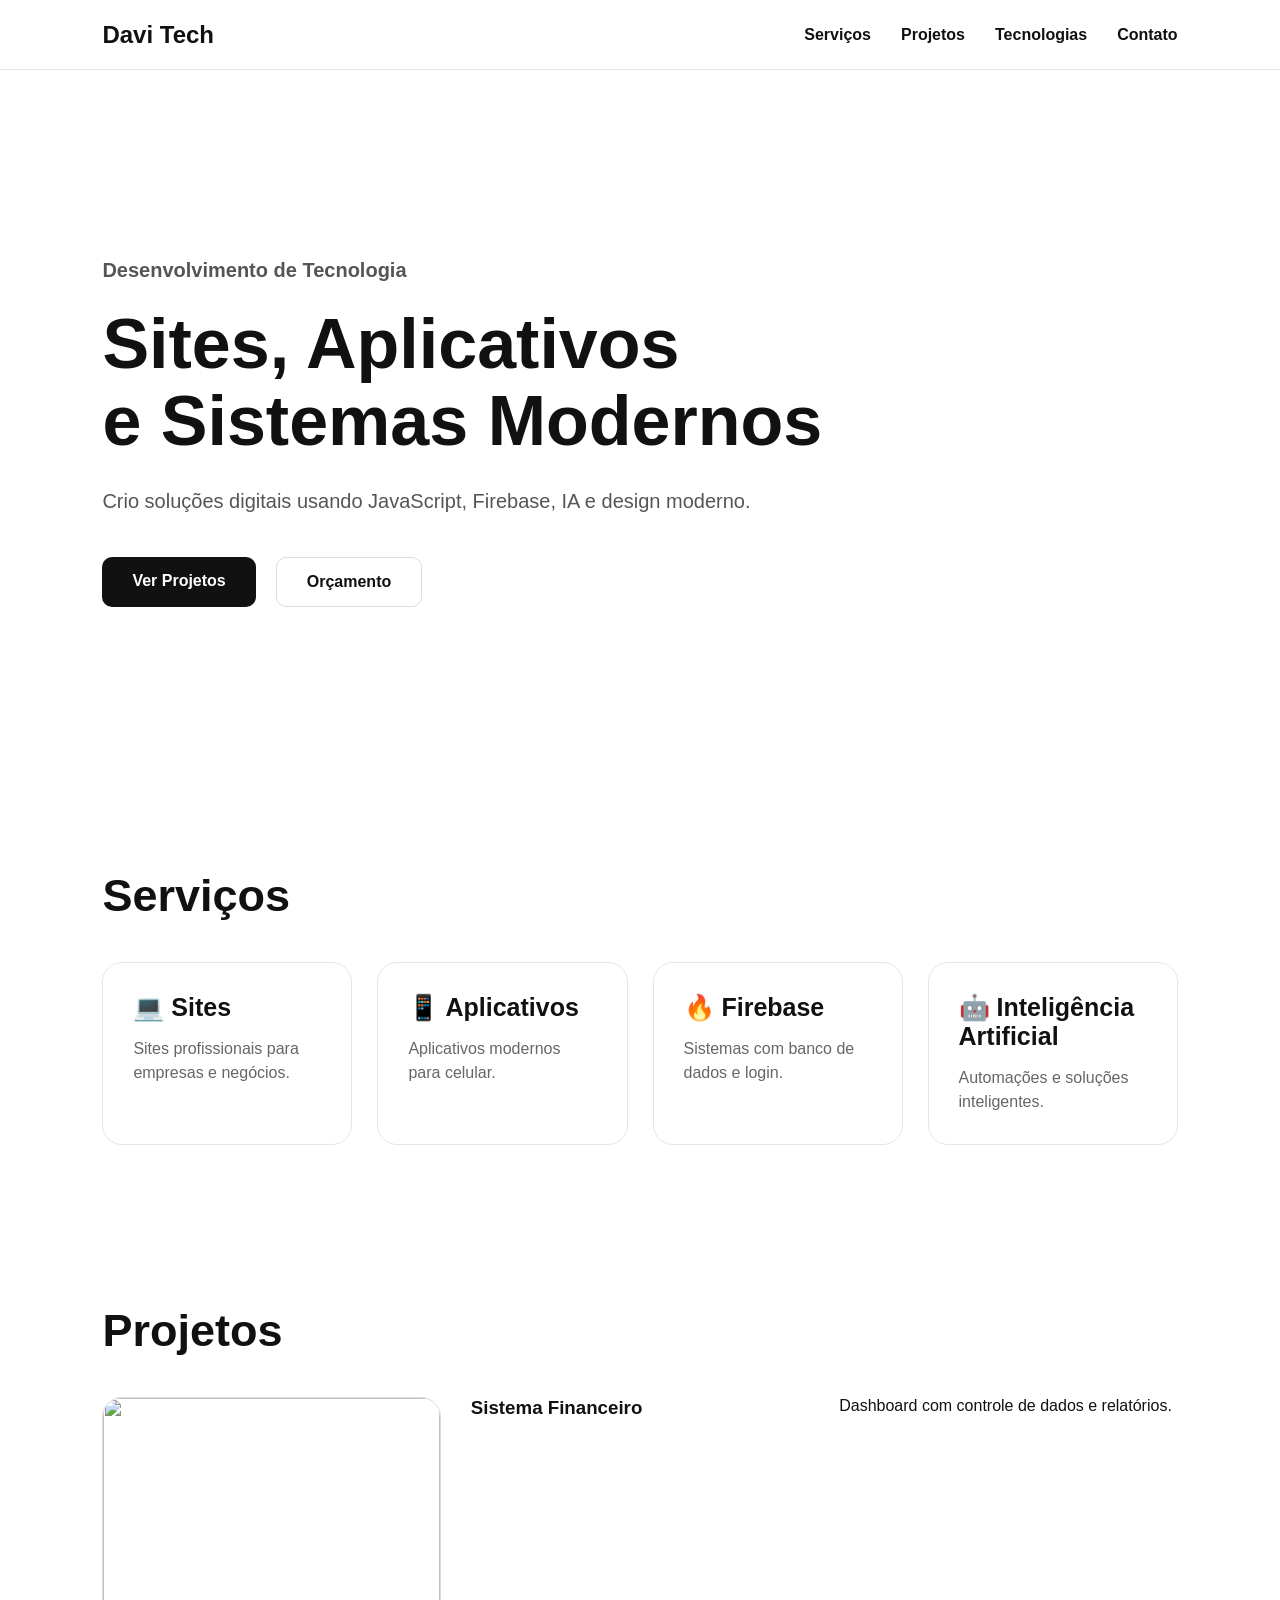
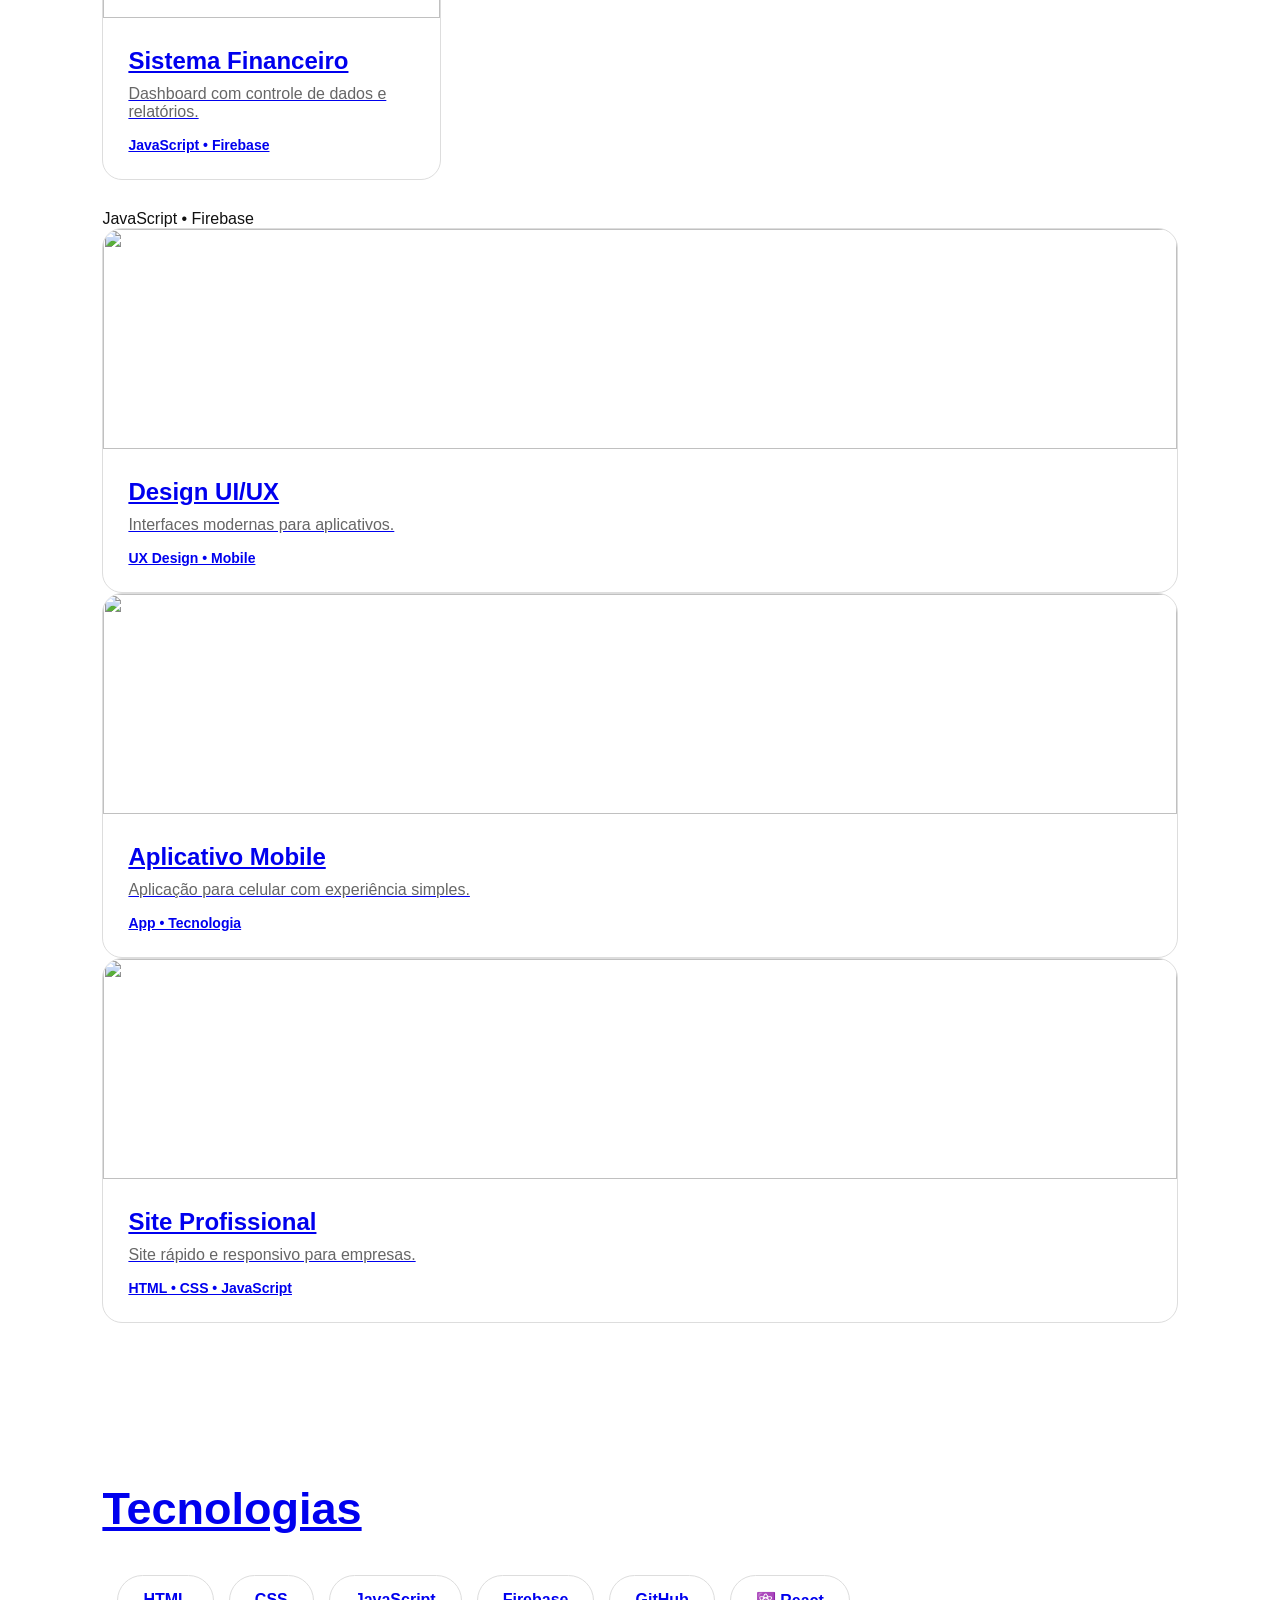
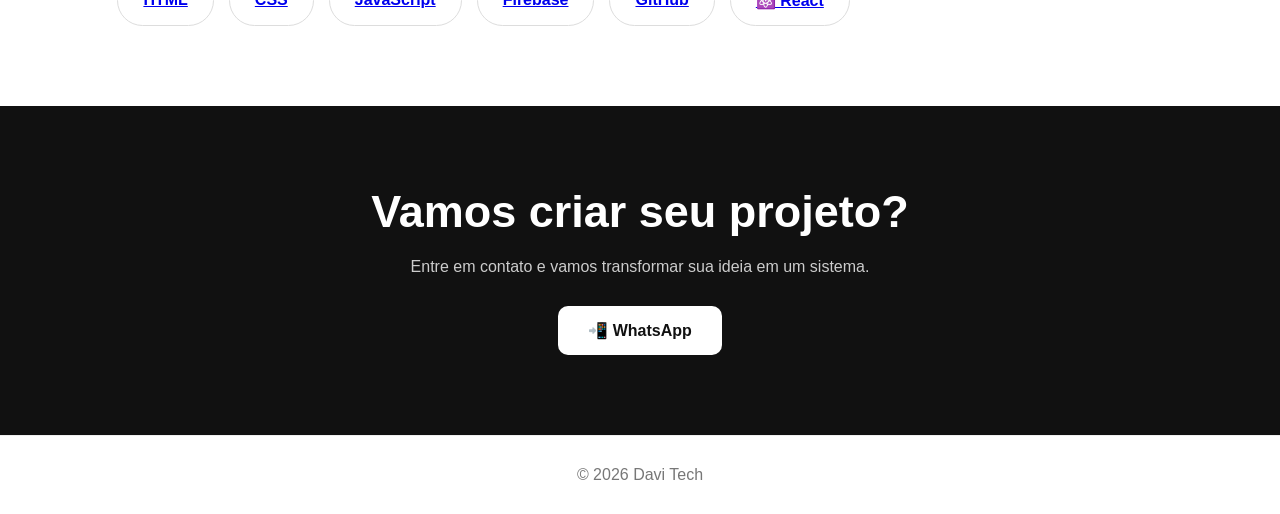
==== index.html @ 074940f9 "Update index.html" ====
<!DOCTYPE html>
<html lang="pt-br">

<head>

<meta charset="UTF-8">
<meta name="viewport" content="width=device-width, initial-scale=1.0">

<title>Davi Tech | Sites e Sistemas</title>

<link rel="stylesheet" href="style.css">

</head>


<body>


<header class="header">

<div class="logo">
Davi Tech
</div>


<nav>

<a href="#servicos">Serviços</a>
<a href="#projetos">Projetos</a>
<a href="#tecnologias">Tecnologias</a>
<a href="#contato">Contato</a>

</nav>


<button class="menu">
☰
</button>


</header>




<section class="hero">


<div class="hero-text">

<p class="tag">
Desenvolvimento de Tecnologia
</p>


<h1>
Sites, Aplicativos<br>
e Sistemas Modernos
</h1>


<p>
Crio soluções digitais usando
JavaScript, Firebase, IA e design moderno.
</p>



<div class="buttons">

<a href="#projetos" class="btn black">
Ver Projetos
</a>


<a href="#contato" class="btn white">
Orçamento
</a>


</div>


</div>


</section>





<section id="servicos" class="section">


<h2>
Serviços
</h2>


<div class="cards">


<div class="card">
<h3>💻 Sites</h3>
<p>
Sites profissionais para empresas e negócios.
</p>
</div>



<div class="card">
<h3>📱 Aplicativos</h3>
<p>
Aplicativos modernos para celular.
</p>
</div>



<div class="card">
<h3>🔥 Firebase</h3>
<p>
Sistemas com banco de dados e login.
</p>
</div>



<div class="card">
<h3>🤖 Inteligência Artificial</h3>
<p>
Automações e soluções inteligentes.
</p>
</div>


</div>


</section>

  <!-- PROJETOS -->

<section id="projetos" class="section">

<h2>
Projetos
</h2>


<div class="projects">





  
<div class="project">

<a href="https://davioficiala.github.io/sistema-financeiro/">

<img src="https://images.unsplash.com/photo-1460925895917-afdab827c52f?w=800">

<div class="project-info">

<h3>
Sistema Financeiro
</h3>

<p>
Dashboard com controle de dados e relatórios.
</p>

<span>
JavaScript • Firebase
</span>

</div>

</a>

</div>



  
<h3>
Sistema Financeiro
</h3>

<p>
Dashboard com controle de dados e relatórios.
</p>

<span>
JavaScript • Firebase
</span>

</div>

</div>




<div class="project">

  <a href=" ######   ">

<img src="https://images.unsplash.com/photo-1559028012-481c04fa702d?w=800">

<div class="project-info">

<h3>
Design UI/UX
</h3>

<p>
Interfaces modernas para aplicativos.
</p>

<span>
UX Design • Mobile
</span>

</div>

</div>





<div class="project">

<img src="https://images.unsplash.com/photo-1551650975-87deedd944c3?w=800">

<div class="project-info">

<h3>
Aplicativo Mobile
</h3>

<p>
Aplicação para celular com experiência simples.
</p>

<span>
App • Tecnologia
</span>

</div>

</div>





<div class="project">

<img src="https://images.unsplash.com/photo-1498050108023-c5249f4df085?w=800">

<div class="project-info">

<h3>
Site Profissional
</h3>

<p>
Site rápido e responsivo para empresas.
</p>

<span>
HTML • CSS • JavaScript
</span>

</div>

</div>


</div>


</section>





<!-- TECNOLOGIAS -->

<section id="tecnologias" class="section">

<h2>
Tecnologias
</h2>

<div class="tech">

<div>
<a href="html.html">
HTML
</a>
</div>

<div>
<a href="css.html">
CSS
</a>
</div>

<div>
<a href="javascript.html">
JavaScript
</a>
</div>

<div>
<a href="firebase.html">
Firebase
</a>
</div>

<div>
<a href="github.html">
GitHub
</a>
</div>

<div>
<a href="react.html">
⚛️ React
</a>
</div>

</div>

</section>





<!-- CONTATO -->


<section id="contato" class="contact">


<h2>
Vamos criar seu projeto?
</h2>


<p>
Entre em contato e vamos transformar sua ideia em um sistema.
</p>


<a href="https://wa.me/5500000000000">
📲 WhatsApp
</a>


</section>





<footer>

© 2026 Davi Tech

</footer>




<script src="script.js"></script>


</body>

</html>
---- style.css ----
/* RESET */

*{
margin:0;
padding:0;
box-sizing:border-box;
font-family:Arial, Helvetica, sans-serif;
}


html{
scroll-behavior:smooth;
}


body{

background:#ffffff;
color:#111;

}



/* HEADER */

.header{

height:70px;
display:flex;
align-items:center;
justify-content:space-between;

padding:0 8%;

border-bottom:1px solid #e5e5e5;

position:sticky;
top:0;

background:white;
z-index:10;

}


.logo{

font-size:24px;
font-weight:900;

}



nav{

display:flex;
gap:30px;

}


nav a{

text-decoration:none;
color:#111;
font-weight:600;

}



.menu{

display:none;
background:none;
border:0;
font-size:25px;

}




/* HERO */


.hero{

min-height:80vh;

display:flex;
align-items:center;

padding:80px 8%;

}



.hero-text{

max-width:800px;

}



.tag{

font-size:14px;
font-weight:bold;

margin-bottom:20px;

color:#555;

}



.hero h1{

font-size:70px;

line-height:1.1;

font-weight:900;

margin-bottom:25px;

}



.hero p{

font-size:20px;

color:#555;

line-height:1.6;

}



.buttons{

display:flex;

gap:20px;

margin-top:40px;

}



.btn{

padding:15px 30px;

border-radius:10px;

text-decoration:none;

font-weight:bold;

}



.black{

background:#111;

color:white;

}



.white{

border:1px solid #ddd;

color:#111;

}




/* SEÇÕES */


.section{

padding:80px 8%;

}



.section h2{

font-size:45px;

margin-bottom:40px;

}





/* CARDS SERVIÇOS */


.cards{

display:grid;

grid-template-columns:repeat(auto-fit,minmax(250px,1fr));

gap:25px;

}



.card{

border:1px solid #e5e5e5;

padding:30px;

border-radius:20px;

transition:.3s;

}



.card:hover{

transform:translateY(-8px);

box-shadow:0 10px 30px #ddd;

}



.card h3{

margin-bottom:15px;

font-size:25px;

}



.card p{

color:#666;

line-height:1.5;

}





/* PROJETOS */


.projects{

display:grid;

grid-template-columns:repeat(auto-fit,minmax(280px,1fr));

gap:30px;

}



.project{

border:1px solid #ddd;

border-radius:20px;

overflow:hidden;

background:white;

}



.project img{

width:100%;

height:220px;

object-fit:cover;

}



.project-info{

padding:25px;

}



.project-info h3{

font-size:24px;

margin-bottom:10px;

}



.project-info p{

color:#666;

margin-bottom:15px;

}



.project-info span{

font-size:14px;

font-weight:bold;

}





/* TECNOLOGIAS */


.tech{

display:flex;

flex-wrap:wrap;

gap:15px;

}



.tech div{

border:1px solid #ddd;

padding:15px 25px;

border-radius:30px;

font-weight:bold;

}




/* CONTATO */


.contact{

background:#111;

color:white;

padding:80px 8%;

text-align:center;

}



.contact h2{

font-size:45px;

margin-bottom:20px;

}



.contact p{

color:#ccc;

margin-bottom:30px;

}



.contact a{

display:inline-block;

background:white;

color:#111;

padding:15px 30px;

border-radius:10px;

text-decoration:none;

font-weight:bold;

}





/* FOOTER */


footer{

padding:30px;

text-align:center;

color:#777;

border-top:1px solid #eee;

}




/* CELULAR */


@media(max-width:768px){


nav{

display:none;

}


.menu{

display:block;

}



.hero h1{

font-size:42px;

}



.hero p{

font-size:17px;

}


.buttons{

flex-direction:column;

}


.section h2{

font-size:35px;

}

}
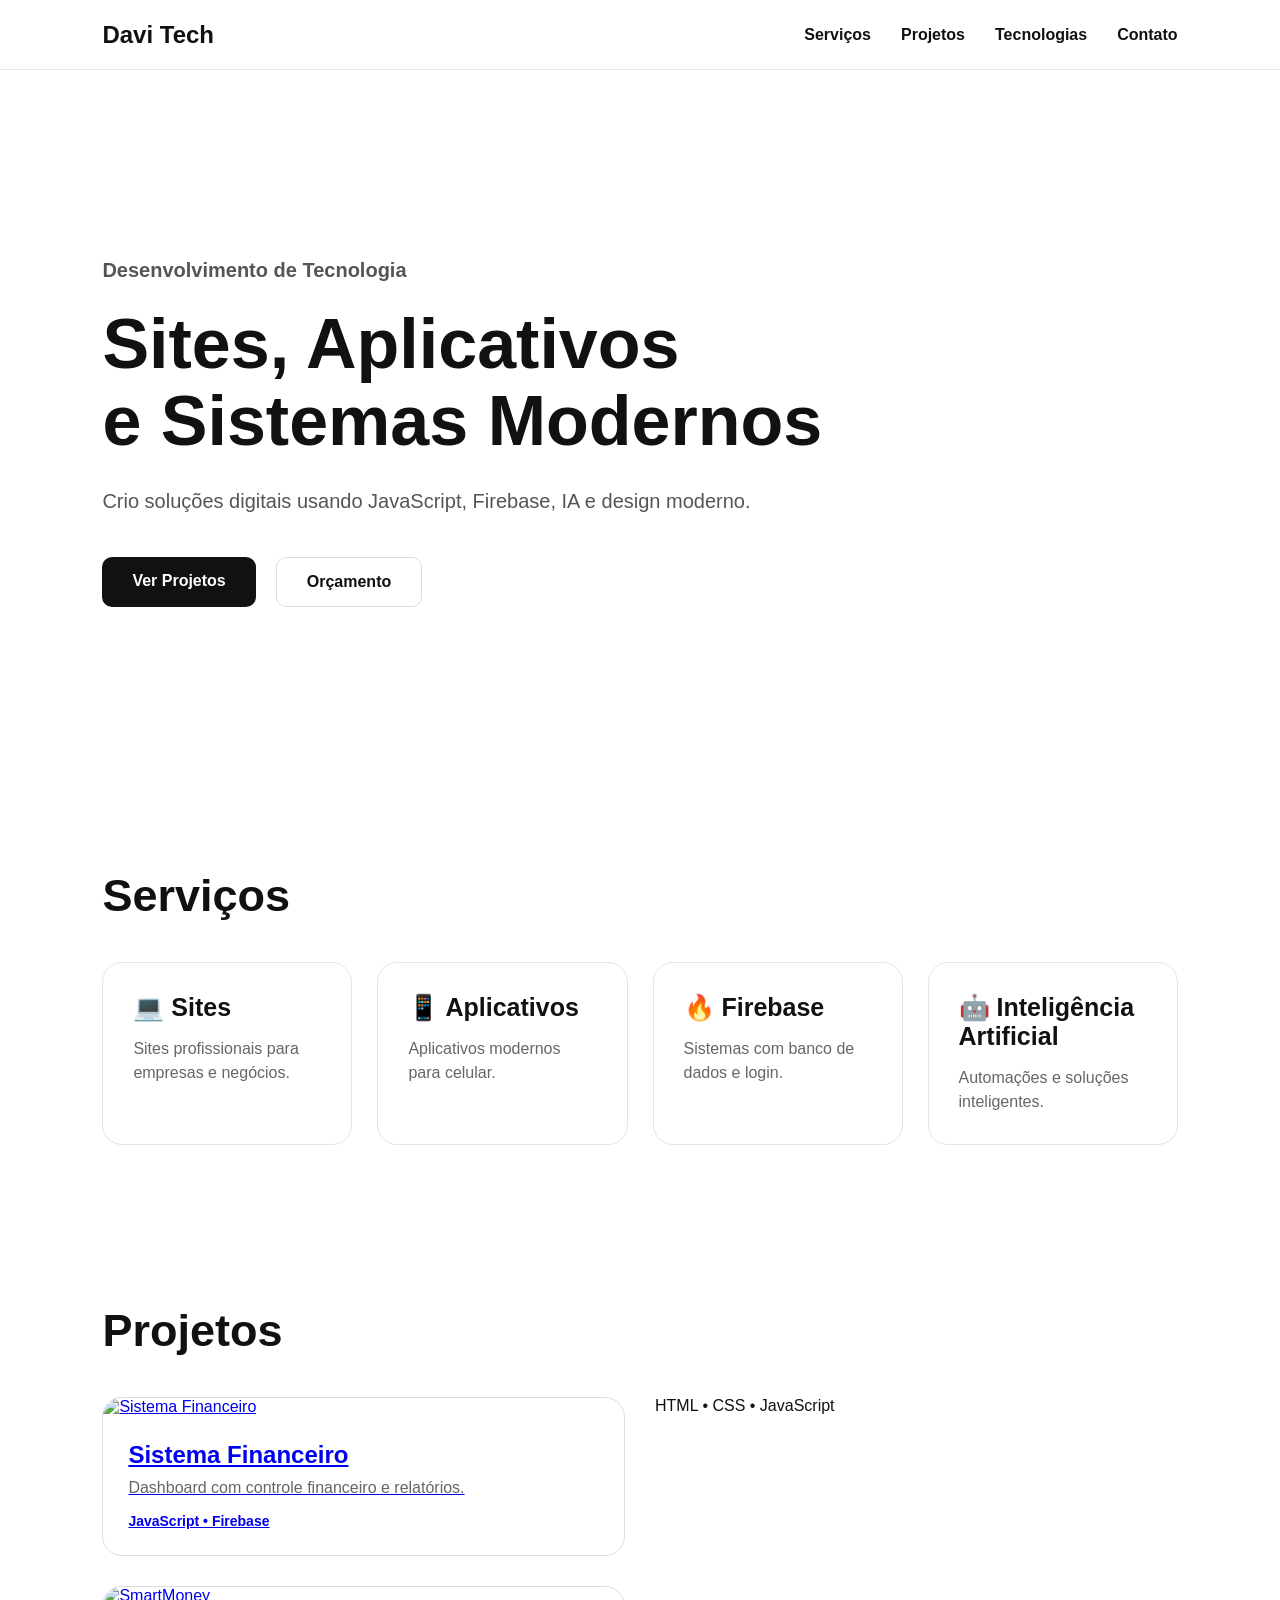
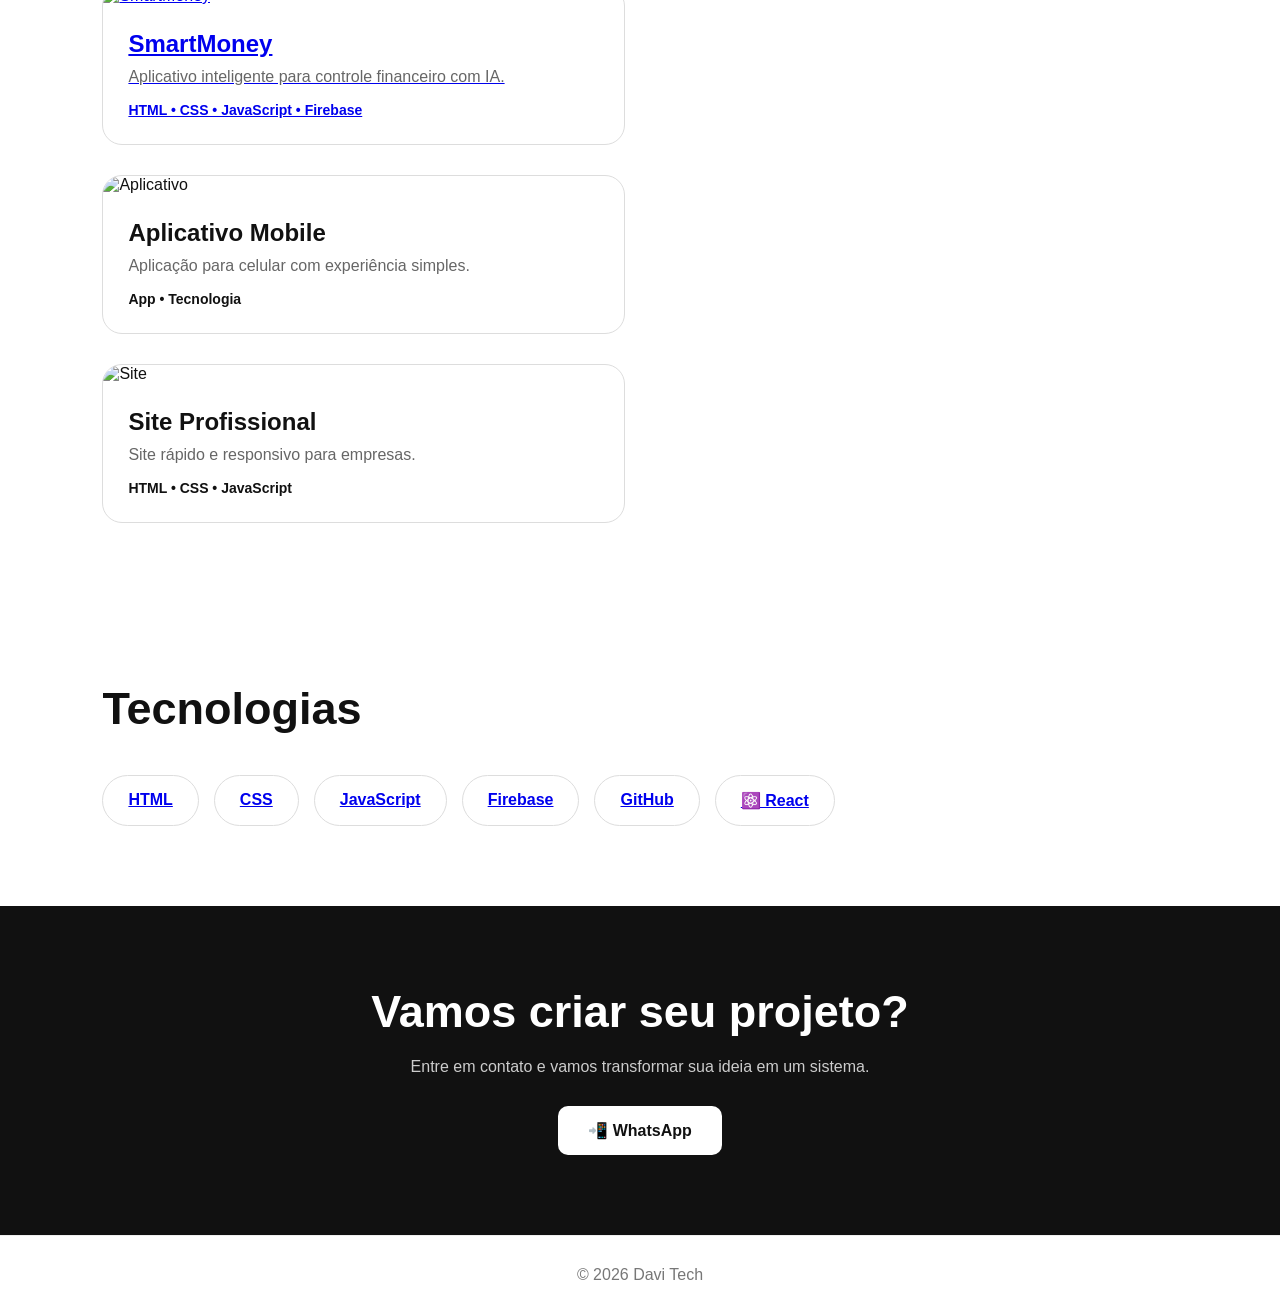
==== commit 5f45a791: "Update index.html" ====
--- a/index.html
+++ b/index.html
@@ -156,123 +156,75 @@
 
 
 
-
   
-<div class="project">
-
-<a href="https://davioficiala.github.io/sistema-financeiro/">
-
-<img src="https://images.unsplash.com/photo-1460925895917-afdab827c52f?w=800">
-
-<div class="project-info">
-
-<h3>
-Sistema Financeiro
-</h3>
-
-<p>
-Dashboard com controle de dados e relatórios.
-</p>
-
-<span>
-JavaScript • Firebase
-</span>
-
-</div>
-
-</a>
-
-</div>
+<div class="projects">
+
+  <!-- Sistema Financeiro -->
+  <div class="project">
+    <a href="https://davioficiala.github.io/sistema-financeiro/" target="_blank">
+
+      <img src="https://images.unsplash.com/photo-1460925895917-afdab827c52f?w=800" alt="Sistema Financeiro">
+
+      <div class="project-info">
+        <h3>Sistema Financeiro</h3>
+        <p>Dashboard com controle financeiro e relatórios.</p>
+        <span>JavaScript • Firebase</span>
+      </div>
+
+    </a>
+  </div>
+
+  <!-- SmartMoney -->
+  <div class="project">
+    <a href="https://davioficiala.github.io/smartmoney/" target="_blank">
+
+      <img src="https://raw.githubusercontent.com/davioficiala/Criacao-sites/refs/heads/main/4dd218e5-8710-453a-b404-7b541da00853.png" alt="SmartMoney">
+
+      <div class="project-info">
+        <h3>SmartMoney</h3>
+        <p>Aplicativo inteligente para controle financeiro com IA.</p>
+        <span>HTML • CSS • JavaScript • Firebase</span>
+      </div>
+
+    </a>
+  </div>
+
+  <!-- Aplicativo Mobile -->
+  <div class="project">
+
+      <img src="https://images.unsplash.com/photo-1551650975-87deedd944c3?w=800" alt="Aplicativo">
+
+      <div class="project-info">
+        <h3>Aplicativo Mobile</h3>
+        <p>Aplicação para celular com experiência simples.</p>
+        <span>App • Tecnologia</span>
+      </div>
+
+  </div>
+
+  <!-- Site Profissional -->
+  <div class="project">
+
+      <img src="https://images.unsplash.com/photo-1498050108023-c5249f4df085?w=800" alt="Site">
+
+      <div class="project-info">
+        <h3>Site Profissional</h3>
+        <p>Site rápido e responsivo para empresas.</p>
+        <span>HTML • CSS • JavaScript</span>
+      </div>
+
+  </div>
+
+</div>
+
+
+
+
 
 
 
   
-<h3>
-Sistema Financeiro
-</h3>
-
-<p>
-Dashboard com controle de dados e relatórios.
-</p>
-
-<span>
-JavaScript • Firebase
-</span>
-
-</div>
-
-</div>
-
-
-
-
-<div class="project">
-
-  <a href=" ######   ">
-
-<img src="https://images.unsplash.com/photo-1559028012-481c04fa702d?w=800">
-
-<div class="project-info">
-
-<h3>
-Design UI/UX
-</h3>
-
-<p>
-Interfaces modernas para aplicativos.
-</p>
-
-<span>
-UX Design • Mobile
-</span>
-
-</div>
-
-</div>
-
-
-
-
-
-<div class="project">
-
-<img src="https://images.unsplash.com/photo-1551650975-87deedd944c3?w=800">
-
-<div class="project-info">
-
-<h3>
-Aplicativo Mobile
-</h3>
-
-<p>
-Aplicação para celular com experiência simples.
-</p>
-
-<span>
-App • Tecnologia
-</span>
-
-</div>
-
-</div>
-
-
-
-
-
-<div class="project">
-
-<img src="https://images.unsplash.com/photo-1498050108023-c5249f4df085?w=800">
-
-<div class="project-info">
-
-<h3>
-Site Profissional
-</h3>
-
-<p>
-Site rápido e responsivo para empresas.
-</p>
+  
 
 <span>
 HTML • CSS • JavaScript
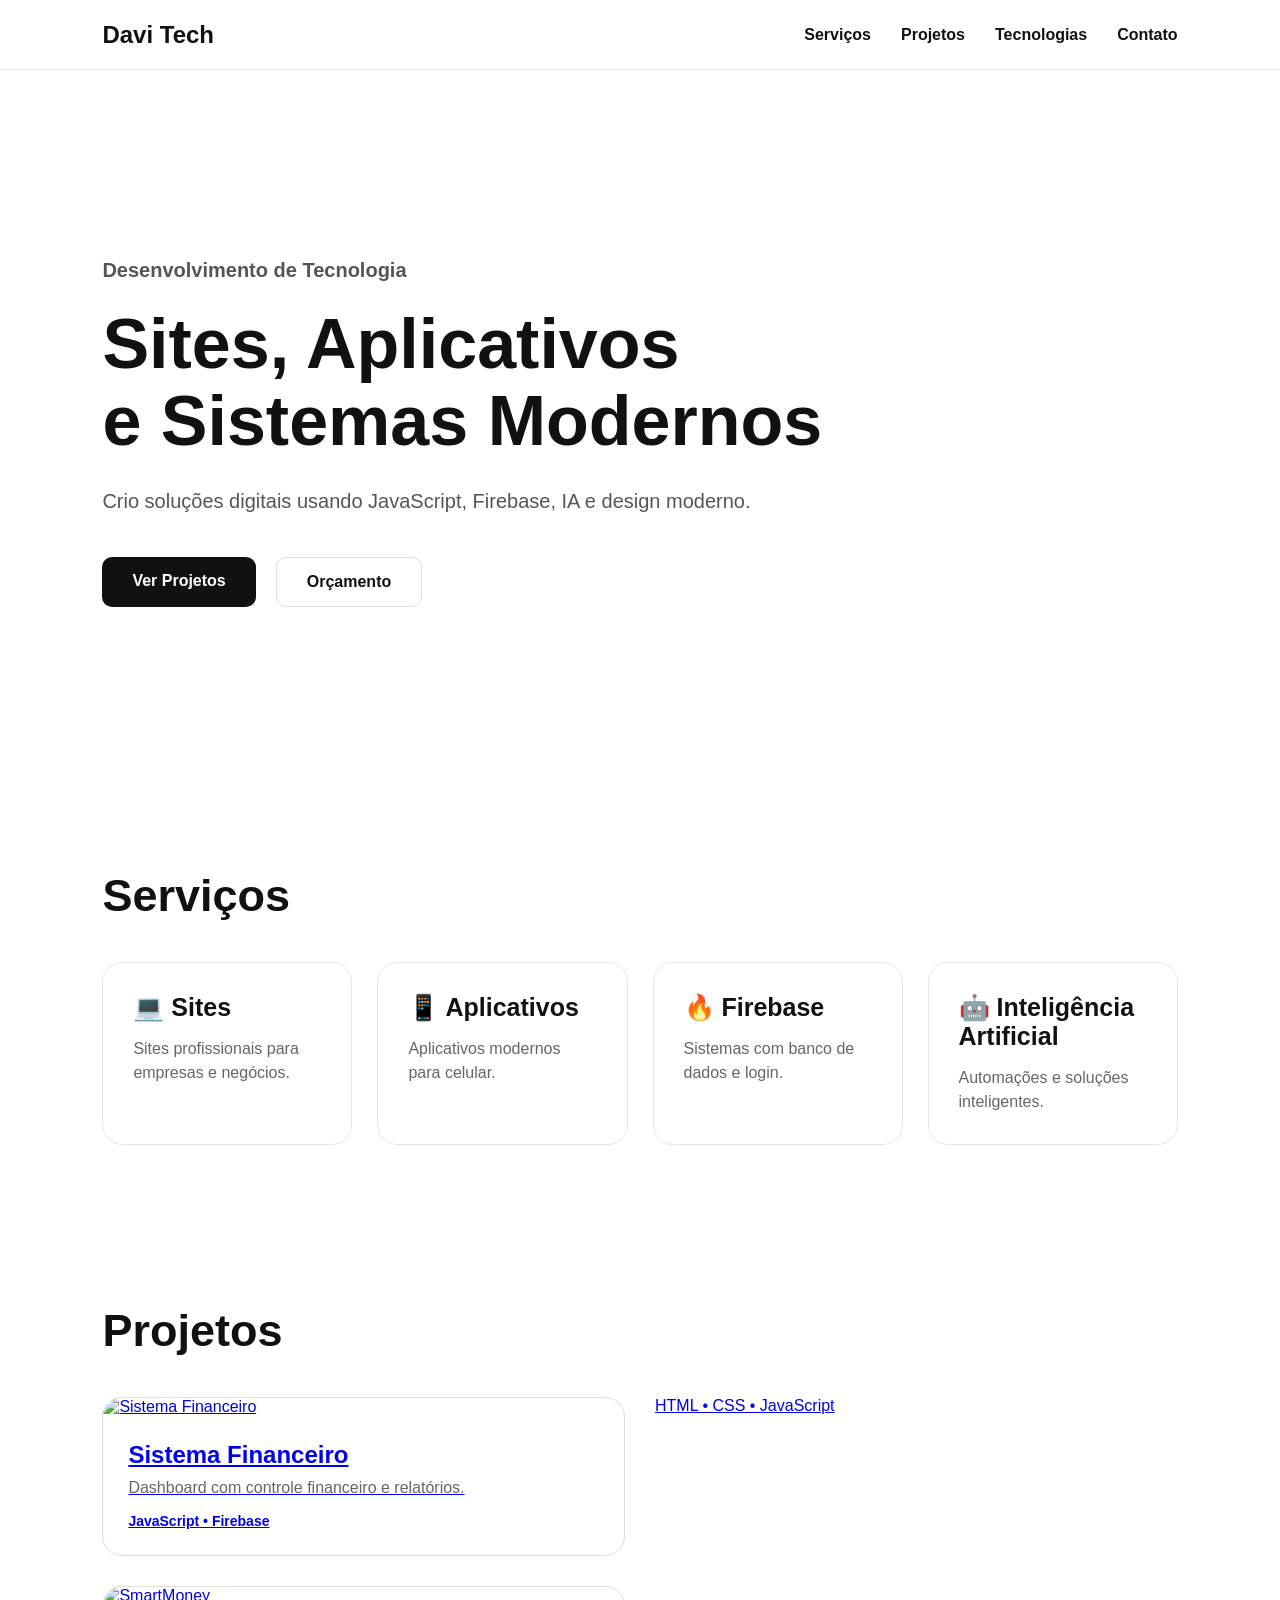
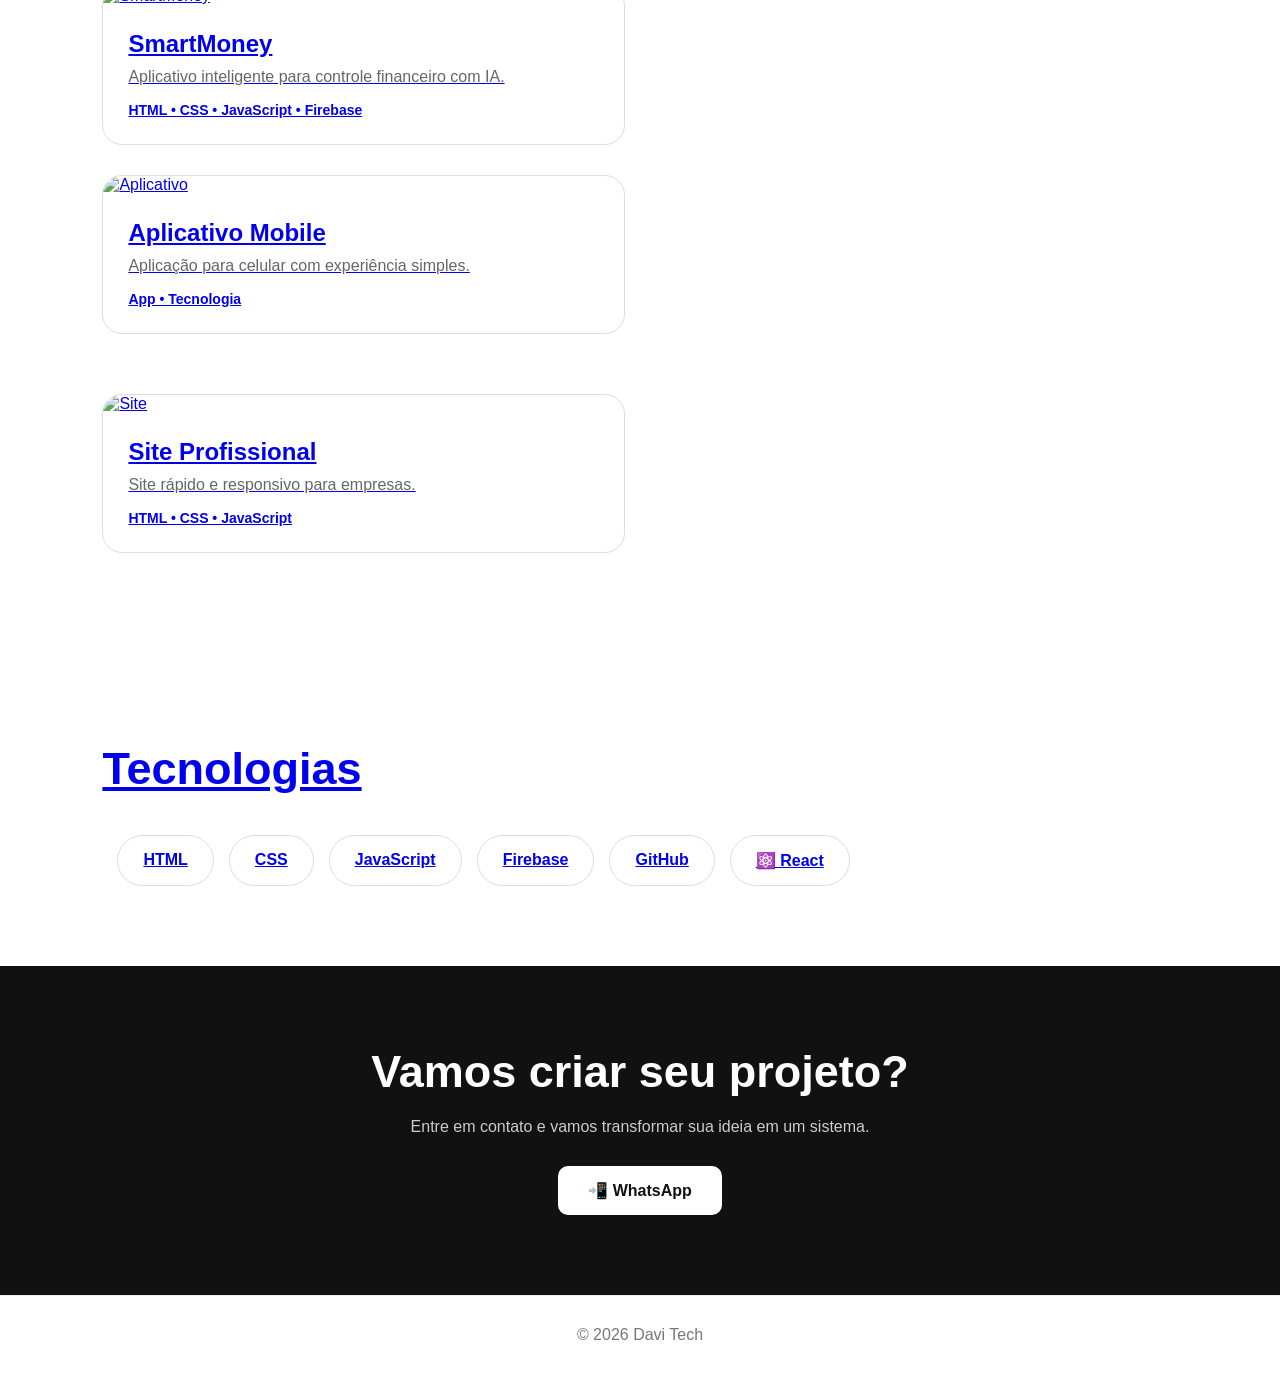
==== commit 43a5f41a: "Update index.html" ====
--- a/index.html
+++ b/index.html
@@ -176,7 +176,7 @@
 
   <!-- SmartMoney -->
   <div class="project">
-    <a href="https://davioficiala.github.io/smartmoney/" target="_blank">
+    <a href="https://davioficiala.github.io/mini-mercado/" target="_blank">
 
       <img src="https://raw.githubusercontent.com/davioficiala/Criacao-sites/refs/heads/main/4dd218e5-8710-453a-b404-7b541da00853.png" alt="SmartMoney">
 
@@ -192,6 +192,8 @@
   <!-- Aplicativo Mobile -->
   <div class="project">
 
+    <a href="https://davioficiala.github.io/mini-mercado/" target="_blank">
+
       <img src="https://images.unsplash.com/photo-1551650975-87deedd944c3?w=800" alt="Aplicativo">
 
       <div class="project-info">
@@ -205,6 +207,8 @@
   <!-- Site Profissional -->
   <div class="project">
 
+    <a href="https://davioficiala.github.io/mini-mercado/" target="_blank">
+
       <img src="https://images.unsplash.com/photo-1498050108023-c5249f4df085?w=800" alt="Site">
 
       <div class="project-info">
